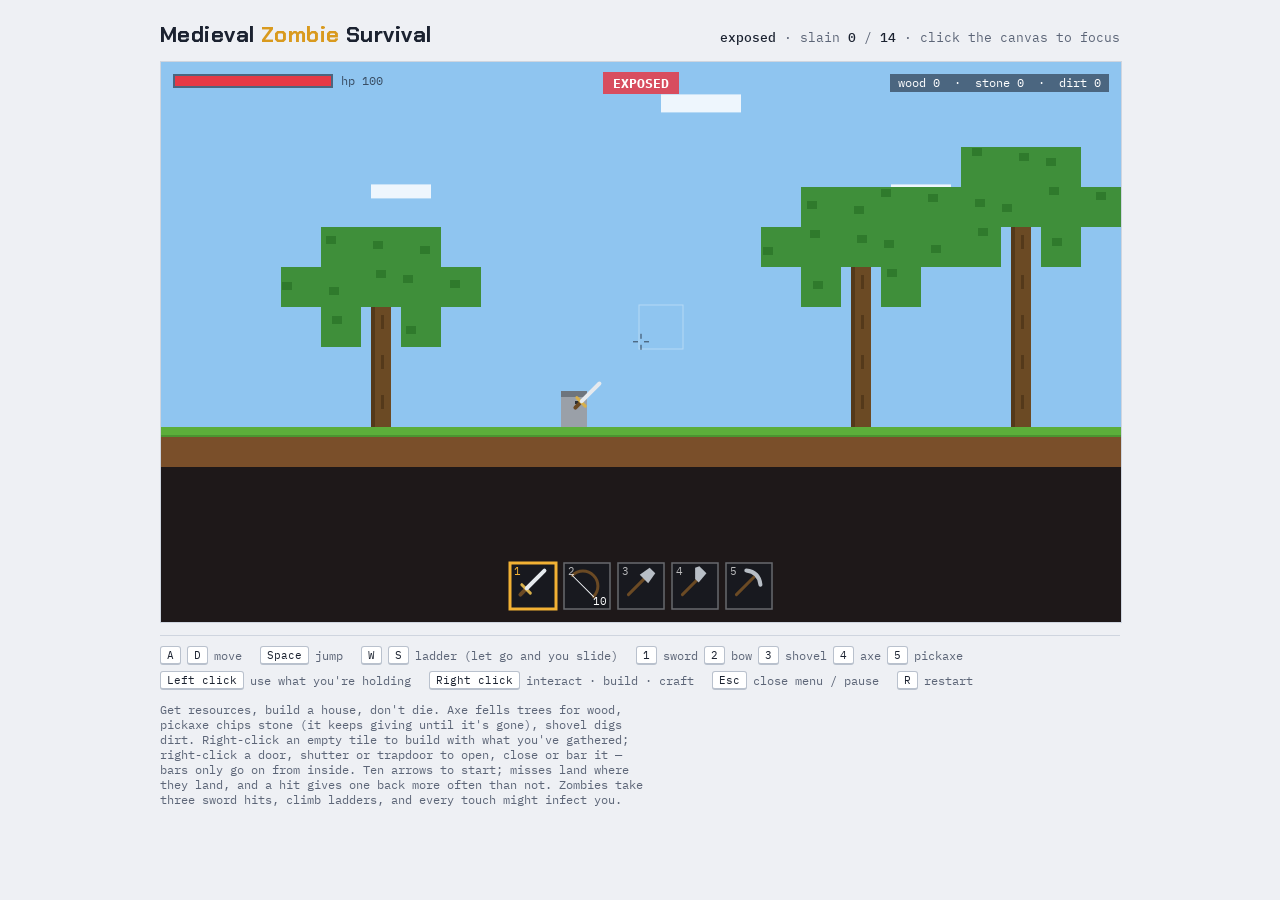
==== index.html @ 3f8ad4d5 "Phase 2: resources, tools, building, drops, finite arrows, deeper world; fix menu close; Esc pauses" ====
<!doctype html>
<html lang="en">
<head>
<meta charset="utf-8">
<meta name="viewport" content="width=device-width, initial-scale=1">
<title>Medieval Zombie Survival</title>
<link rel="stylesheet" href="https://fonts.googleapis.com/css2?family=Chakra+Petch:wght@600;700&family=IBM+Plex+Mono:wght@400;500&display=swap">
<link rel="stylesheet" href="style.css">
</head>
<body>
<div class="wrap">
  <header>
    <h1>Medieval <span>Zombie</span> Survival</h1>
    <div class="status"><b id="vis">exposed</b> · slain <b id="hit">0</b> / <b id="total">0</b> · click the canvas to focus</div>
  </header>
  <div class="stage">
    <canvas id="g" width="960" height="560" tabindex="0"></canvas>
    <div class="menu" id="menu" hidden></div>
  </div>
  <div class="legend">
    <div><kbd>A</kbd><kbd>D</kbd> move</div>
    <div><kbd>Space</kbd> jump</div>
    <div><kbd>W</kbd><kbd>S</kbd> ladder (let go and you slide)</div>
    <div><kbd>1</kbd> sword <kbd>2</kbd> bow <kbd>3</kbd> shovel <kbd>4</kbd> axe <kbd>5</kbd> pickaxe</div>
    <div><kbd>Left click</kbd> use what you're holding</div>
    <div><kbd>Right click</kbd> interact · build · craft</div>
    <div><kbd>Esc</kbd> close menu / pause</div>
    <div><kbd>R</kbd> restart</div>
  </div>
  <p class="note">Get resources, build a house, don't die. Axe fells trees for wood, pickaxe chips stone (it keeps giving until it's gone), shovel digs dirt. Right-click an empty tile to build with what you've gathered; right-click a door, shutter or trapdoor to open, close or bar it — bars only go on from inside. Ten arrows to start; misses land where they land, and a hit gives one back more often than not. Zombies take three sword hits, climb ladders, and every touch might infect you.</p>
</div>
<script type="module" src="src/main.js"></script>
</body>
</html>
---- style.css ----
:root {
  --bg: #eef0f4; --ink: #1b2230; --muted: #5c6577; --rule: #cfd5df; --accent: #d99a1e;
  --key-bg: #ffffff; --key-border: #b9c1cd; --menu-bg: #ffffff; --menu-hover: #eef0f4;
  color-scheme: light dark;
}
@media (prefers-color-scheme: dark) {
  :root {
    --bg: #0f131a; --ink: #e6e9ef; --muted: #8b95a7; --rule: #273040; --accent: #f2b134;
    --key-bg: #1a2029; --key-border: #354052; --menu-bg: #1a2029; --menu-hover: #273040;
  }
}
body { background: var(--bg); color: var(--ink); font-family: "IBM Plex Mono", ui-monospace, Consolas, monospace; margin: 0; padding: 20px 16px 32px; }
.wrap { max-width: 960px; margin: 0 auto; display: flex; flex-direction: column; gap: 12px; }
header { display: flex; align-items: baseline; justify-content: space-between; gap: 16px; flex-wrap: wrap; }
h1 { font-family: "Chakra Petch", "Segoe UI", system-ui, sans-serif; font-weight: 700; font-size: 22px; letter-spacing: 0.02em; margin: 0; }
h1 span { color: var(--accent); }
.status { font-size: 13px; color: var(--muted); font-variant-numeric: tabular-nums; }
.status b { color: var(--ink); font-weight: 500; }
.stage { position: relative; }
canvas { display: block; width: 100%; height: auto; aspect-ratio: 960 / 560; background: #8fc5f0; cursor: crosshair; border: 1px solid var(--rule); outline: none; touch-action: none; }
canvas:focus-visible { border-color: var(--accent); }
[hidden] { display: none !important; }
.menu { position: absolute; z-index: 2; min-width: 170px; background: var(--menu-bg); border: 1px solid var(--key-border); border-radius: 4px; box-shadow: 0 6px 20px rgba(0,0,0,0.25); padding: 4px; display: flex; flex-direction: column; gap: 2px; }
.menu button { font: inherit; font-size: 13px; text-align: left; color: var(--ink); background: transparent; border: 0; border-radius: 3px; padding: 6px 10px; cursor: pointer; }
.menu button:hover, .menu button:focus-visible { background: var(--menu-hover); outline: none; }
.menu button[disabled] { color: var(--muted); cursor: default; }
.menu button[disabled]:hover { background: transparent; }
.menu .primary { color: var(--accent); font-weight: 500; }
.legend { display: flex; flex-wrap: wrap; gap: 6px 18px; font-size: 12px; color: var(--muted); border-top: 1px solid var(--rule); padding-top: 10px; }
.legend div { display: flex; align-items: center; gap: 6px; }
kbd { font: inherit; font-size: 11px; padding: 1px 6px; border-radius: 3px; background: var(--key-bg); border: 1px solid var(--key-border); color: var(--ink); border-bottom-width: 2px; }
.note { font-size: 12px; color: var(--muted); max-width: 70ch; margin: 0; }
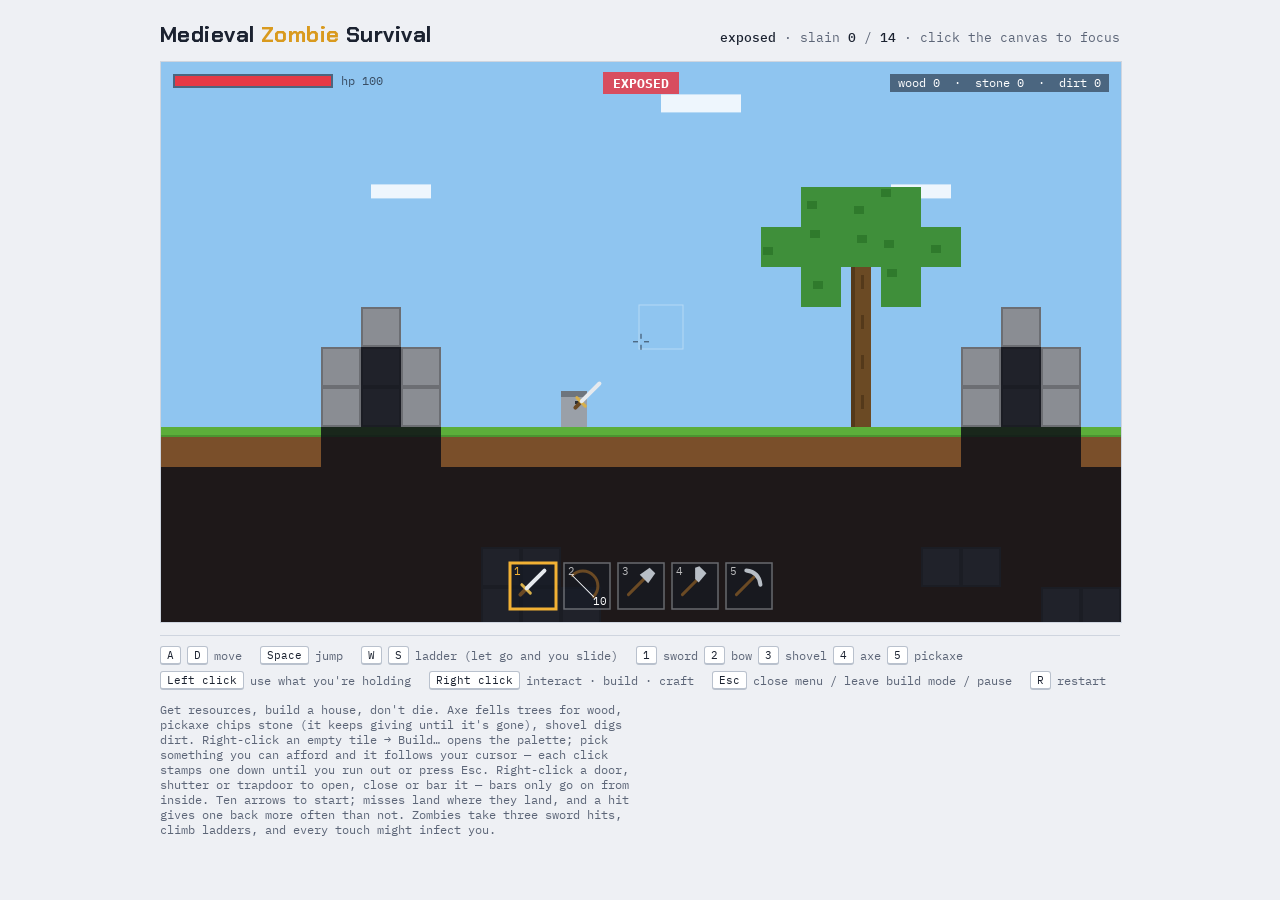
==== commit 60dea840: "Build palette + build mode with ghost preview; fix surface stone spawning; stone veins and caves und" ====
--- a/index.html
+++ b/index.html
@@ -16,6 +16,7 @@
   <div class="stage">
     <canvas id="g" width="960" height="560" tabindex="0"></canvas>
     <div class="menu" id="menu" hidden></div>
+    <div class="build" id="build" hidden></div>
   </div>
   <div class="legend">
     <div><kbd>A</kbd><kbd>D</kbd> move</div>
@@ -24,10 +25,10 @@
     <div><kbd>1</kbd> sword <kbd>2</kbd> bow <kbd>3</kbd> shovel <kbd>4</kbd> axe <kbd>5</kbd> pickaxe</div>
     <div><kbd>Left click</kbd> use what you're holding</div>
     <div><kbd>Right click</kbd> interact · build · craft</div>
-    <div><kbd>Esc</kbd> close menu / pause</div>
+    <div><kbd>Esc</kbd> close menu / leave build mode / pause</div>
     <div><kbd>R</kbd> restart</div>
   </div>
-  <p class="note">Get resources, build a house, don't die. Axe fells trees for wood, pickaxe chips stone (it keeps giving until it's gone), shovel digs dirt. Right-click an empty tile to build with what you've gathered; right-click a door, shutter or trapdoor to open, close or bar it — bars only go on from inside. Ten arrows to start; misses land where they land, and a hit gives one back more often than not. Zombies take three sword hits, climb ladders, and every touch might infect you.</p>
+  <p class="note">Get resources, build a house, don't die. Axe fells trees for wood, pickaxe chips stone (it keeps giving until it's gone), shovel digs dirt. Right-click an empty tile → Build… opens the palette; pick something you can afford and it follows your cursor — each click stamps one down until you run out or press Esc. Right-click a door, shutter or trapdoor to open, close or bar it — bars only go on from inside. Ten arrows to start; misses land where they land, and a hit gives one back more often than not. Zombies take three sword hits, climb ladders, and every touch might infect you.</p>
 </div>
 <script type="module" src="src/main.js"></script>
 </body>
--- a/style.css
+++ b/style.css
@@ -26,6 +26,15 @@
 .menu button[disabled] { color: var(--muted); cursor: default; }
 .menu button[disabled]:hover { background: transparent; }
 .menu .primary { color: var(--accent); font-weight: 500; }
+.build { position: absolute; z-index: 3; width: 420px; max-width: calc(100% - 8px); background: var(--menu-bg); border: 1px solid var(--key-border); border-radius: 4px; box-shadow: 0 6px 20px rgba(0,0,0,0.25); padding: 8px; }
+.build-title { font-family: "Chakra Petch", system-ui, sans-serif; font-weight: 600; font-size: 13px; letter-spacing: 0.04em; text-transform: uppercase; color: var(--muted); margin: 0 0 8px 2px; }
+.build-grid { display: grid; grid-template-columns: repeat(4, 1fr); gap: 6px; }
+.build-cell { font: inherit; display: flex; flex-direction: column; align-items: center; gap: 4px; padding: 8px 4px 6px; background: var(--key-bg); border: 1px solid var(--key-border); border-radius: 4px; color: var(--ink); cursor: pointer; }
+.build-cell:hover:not([disabled]), .build-cell:focus-visible { border-color: var(--accent); outline: none; }
+.build-cell[disabled] { opacity: 0.4; cursor: default; }
+.build-thumb { width: 40px; height: 40px; image-rendering: pixelated; background: #8fc5f0; border-radius: 2px; }
+.build-name { font-size: 12px; }
+.build-have { font-size: 11px; color: var(--muted); font-variant-numeric: tabular-nums; }
 .legend { display: flex; flex-wrap: wrap; gap: 6px 18px; font-size: 12px; color: var(--muted); border-top: 1px solid var(--rule); padding-top: 10px; }
 .legend div { display: flex; align-items: center; gap: 6px; }
 kbd { font: inherit; font-size: 11px; padding: 1px 6px; border-radius: 3px; background: var(--key-bg); border: 1px solid var(--key-border); color: var(--ink); border-bottom-width: 2px; }
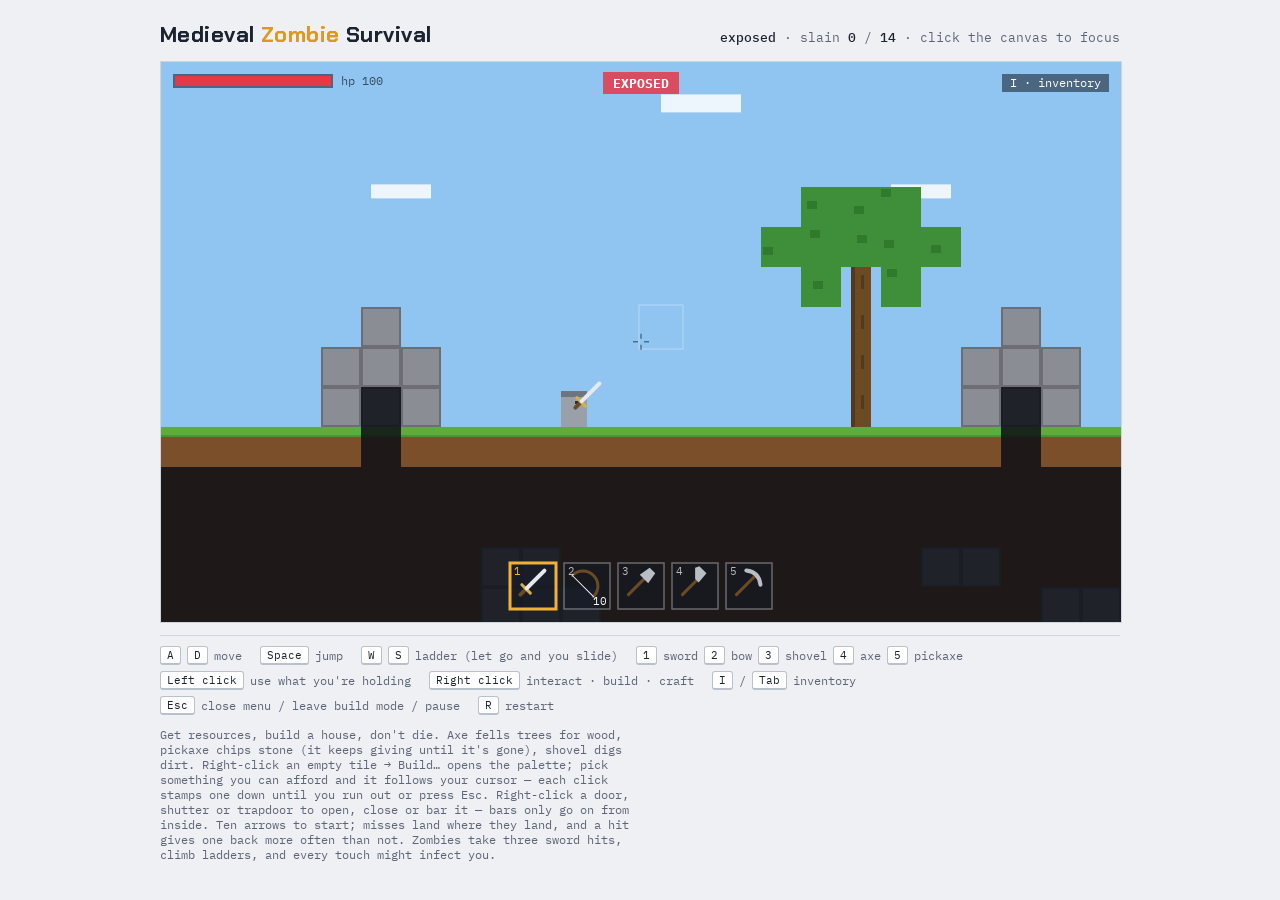
==== commit 11f1f7f7: "Inventory grid with drag-to-swap; Craft palette sharing the Build widget; leaves drop and place; rec" ====
--- a/index.html
+++ b/index.html
@@ -16,7 +16,8 @@
   <div class="stage">
     <canvas id="g" width="960" height="560" tabindex="0"></canvas>
     <div class="menu" id="menu" hidden></div>
-    <div class="build" id="build" hidden></div>
+    <div class="palette" id="palette" hidden></div>
+    <div class="inventory" id="inventory" hidden></div>
   </div>
   <div class="legend">
     <div><kbd>A</kbd><kbd>D</kbd> move</div>
@@ -25,6 +26,7 @@
     <div><kbd>1</kbd> sword <kbd>2</kbd> bow <kbd>3</kbd> shovel <kbd>4</kbd> axe <kbd>5</kbd> pickaxe</div>
     <div><kbd>Left click</kbd> use what you're holding</div>
     <div><kbd>Right click</kbd> interact · build · craft</div>
+    <div><kbd>I</kbd>/<kbd>Tab</kbd> inventory</div>
     <div><kbd>Esc</kbd> close menu / leave build mode / pause</div>
     <div><kbd>R</kbd> restart</div>
   </div>
--- a/style.css
+++ b/style.css
@@ -26,15 +26,24 @@
 .menu button[disabled] { color: var(--muted); cursor: default; }
 .menu button[disabled]:hover { background: transparent; }
 .menu .primary { color: var(--accent); font-weight: 500; }
-.build { position: absolute; z-index: 3; width: 420px; max-width: calc(100% - 8px); background: var(--menu-bg); border: 1px solid var(--key-border); border-radius: 4px; box-shadow: 0 6px 20px rgba(0,0,0,0.25); padding: 8px; }
-.build-title { font-family: "Chakra Petch", system-ui, sans-serif; font-weight: 600; font-size: 13px; letter-spacing: 0.04em; text-transform: uppercase; color: var(--muted); margin: 0 0 8px 2px; }
-.build-grid { display: grid; grid-template-columns: repeat(4, 1fr); gap: 6px; }
-.build-cell { font: inherit; display: flex; flex-direction: column; align-items: center; gap: 4px; padding: 8px 4px 6px; background: var(--key-bg); border: 1px solid var(--key-border); border-radius: 4px; color: var(--ink); cursor: pointer; }
-.build-cell:hover:not([disabled]), .build-cell:focus-visible { border-color: var(--accent); outline: none; }
-.build-cell[disabled] { opacity: 0.4; cursor: default; }
-.build-thumb { width: 40px; height: 40px; image-rendering: pixelated; background: #8fc5f0; border-radius: 2px; }
-.build-name { font-size: 12px; }
-.build-have { font-size: 11px; color: var(--muted); font-variant-numeric: tabular-nums; }
+.palette, .inventory { position: absolute; z-index: 3; background: var(--menu-bg); border: 1px solid var(--key-border); border-radius: 4px; box-shadow: 0 6px 20px rgba(0,0,0,0.25); padding: 8px; }
+.palette { width: 420px; max-width: calc(100% - 8px); }
+.pal-title { font-family: "Chakra Petch", system-ui, sans-serif; font-weight: 600; font-size: 13px; letter-spacing: 0.04em; text-transform: uppercase; color: var(--muted); margin: 0 0 8px 2px; }
+.pal-grid { display: grid; grid-template-columns: repeat(4, 1fr); gap: 6px; }
+.pal-cell { font: inherit; display: flex; flex-direction: column; align-items: center; gap: 4px; padding: 8px 4px 6px; background: var(--key-bg); border: 1px solid var(--key-border); border-radius: 4px; color: var(--ink); cursor: pointer; }
+.pal-cell:hover:not([disabled]), .pal-cell:focus-visible { border-color: var(--accent); outline: none; }
+.pal-cell[disabled] { opacity: 0.4; cursor: default; }
+.pal-thumb { width: 40px; height: 40px; image-rendering: pixelated; background: #8fc5f0; border-radius: 2px; }
+.pal-name { font-size: 12px; }
+.pal-have { font-size: 11px; color: var(--muted); font-variant-numeric: tabular-nums; }
+.inventory { left: 50%; top: 50%; transform: translate(-50%, -50%); }
+.inv-grid { display: grid; grid-template-columns: repeat(var(--inv-cols, 5), 56px); gap: 6px; }
+.inv-slot { position: relative; width: 56px; height: 56px; background: var(--key-bg); border: 1px solid var(--key-border); border-radius: 4px; display: flex; align-items: center; justify-content: center; user-select: none; }
+.inv-slot:has(.inv-icon) { cursor: grab; }
+.inv-icon { width: 40px; height: 40px; image-rendering: pixelated; pointer-events: none; }
+.inv-count { position: absolute; right: 4px; bottom: 2px; font-size: 11px; font-weight: 500; color: var(--ink); text-shadow: 0 0 3px var(--key-bg), 0 0 3px var(--key-bg); pointer-events: none; font-variant-numeric: tabular-nums; }
+.inv-foot { font-size: 11px; color: var(--muted); margin: 8px 2px 0; }
+.inv-ghost { position: fixed; z-index: 10; width: 40px; height: 40px; image-rendering: pixelated; pointer-events: none; opacity: 0.85; filter: drop-shadow(0 4px 6px rgba(0,0,0,0.4)); }
 .legend { display: flex; flex-wrap: wrap; gap: 6px 18px; font-size: 12px; color: var(--muted); border-top: 1px solid var(--rule); padding-top: 10px; }
 .legend div { display: flex; align-items: center; gap: 6px; }
 kbd { font: inherit; font-size: 11px; padding: 1px 6px; border-radius: 3px; background: var(--key-bg); border: 1px solid var(--key-border); color: var(--ink); border-bottom-width: 2px; }
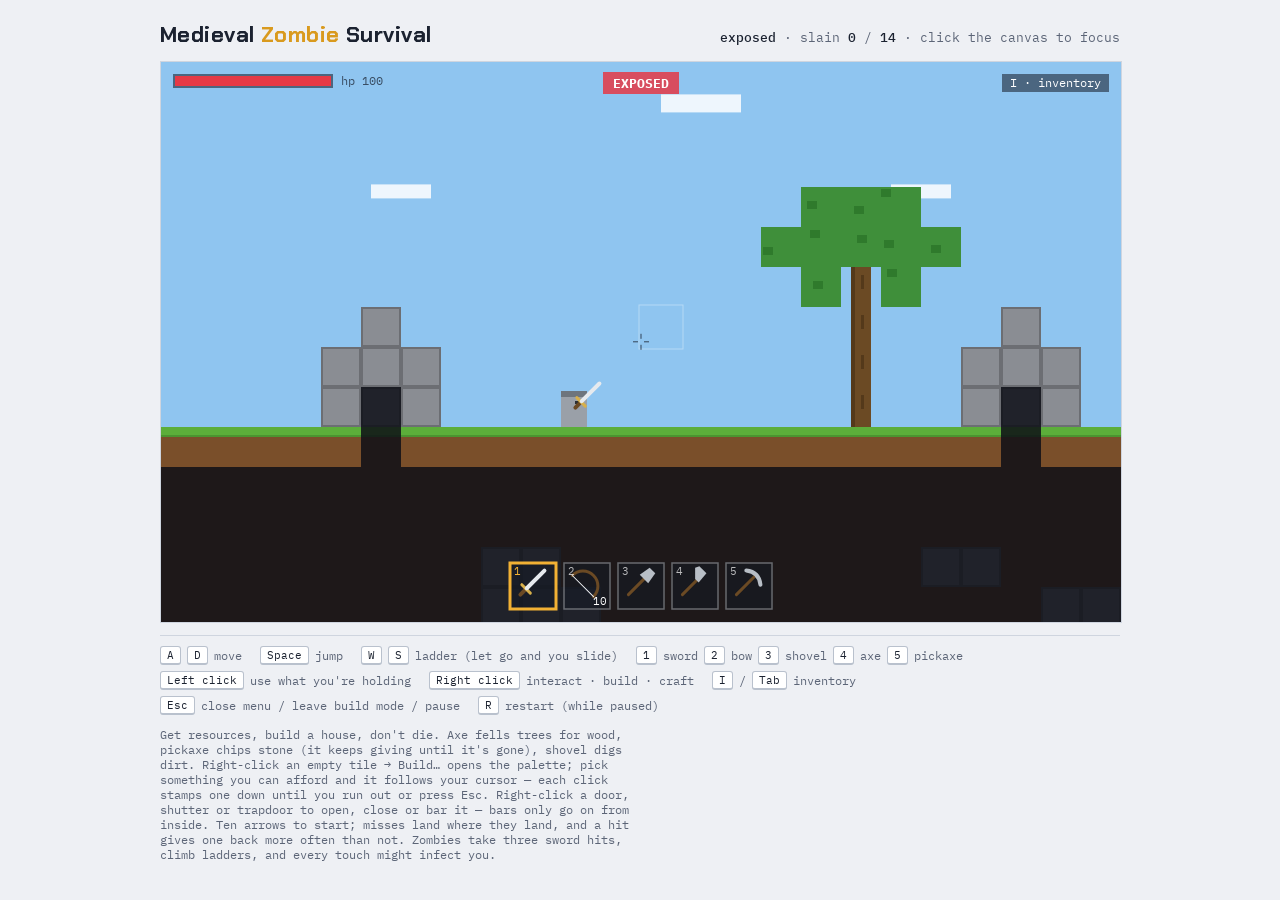
==== commit 85cdc5ce: "R restarts only from the pause menu or death screen" ====
--- a/index.html
+++ b/index.html
@@ -28,7 +28,7 @@
     <div><kbd>Right click</kbd> interact · build · craft</div>
     <div><kbd>I</kbd>/<kbd>Tab</kbd> inventory</div>
     <div><kbd>Esc</kbd> close menu / leave build mode / pause</div>
-    <div><kbd>R</kbd> restart</div>
+    <div><kbd>R</kbd> restart (while paused)</div>
   </div>
   <p class="note">Get resources, build a house, don't die. Axe fells trees for wood, pickaxe chips stone (it keeps giving until it's gone), shovel digs dirt. Right-click an empty tile → Build… opens the palette; pick something you can afford and it follows your cursor — each click stamps one down until you run out or press Esc. Right-click a door, shutter or trapdoor to open, close or bar it — bars only go on from inside. Ten arrows to start; misses land where they land, and a hit gives one back more often than not. Zombies take three sword hits, climb ladders, and every touch might infect you.</p>
 </div>
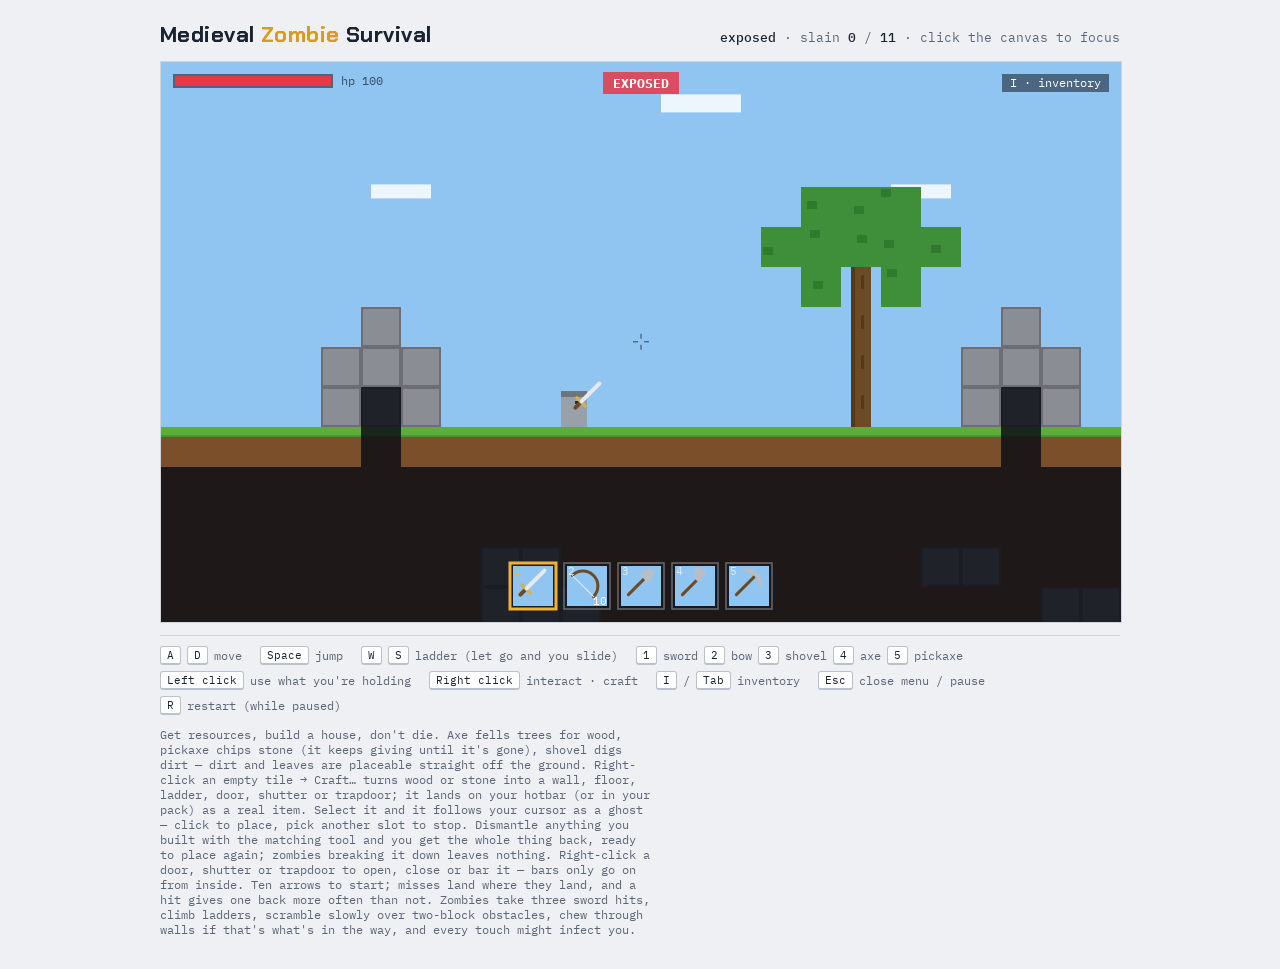
==== commit 5c160134: "Phase 2b: everything is an item — hotbar is inventory slots 0-4, placement is holding a placeable it" ====
--- a/index.html
+++ b/index.html
@@ -25,12 +25,12 @@
     <div><kbd>W</kbd><kbd>S</kbd> ladder (let go and you slide)</div>
     <div><kbd>1</kbd> sword <kbd>2</kbd> bow <kbd>3</kbd> shovel <kbd>4</kbd> axe <kbd>5</kbd> pickaxe</div>
     <div><kbd>Left click</kbd> use what you're holding</div>
-    <div><kbd>Right click</kbd> interact · build · craft</div>
+    <div><kbd>Right click</kbd> interact · craft</div>
     <div><kbd>I</kbd>/<kbd>Tab</kbd> inventory</div>
-    <div><kbd>Esc</kbd> close menu / leave build mode / pause</div>
+    <div><kbd>Esc</kbd> close menu / pause</div>
     <div><kbd>R</kbd> restart (while paused)</div>
   </div>
-  <p class="note">Get resources, build a house, don't die. Axe fells trees for wood, pickaxe chips stone (it keeps giving until it's gone), shovel digs dirt. Right-click an empty tile → Build… opens the palette; pick something you can afford and it follows your cursor — each click stamps one down until you run out or press Esc. Right-click a door, shutter or trapdoor to open, close or bar it — bars only go on from inside. Ten arrows to start; misses land where they land, and a hit gives one back more often than not. Zombies take three sword hits, climb ladders, and every touch might infect you.</p>
+  <p class="note">Get resources, build a house, don't die. Axe fells trees for wood, pickaxe chips stone (it keeps giving until it's gone), shovel digs dirt — dirt and leaves are placeable straight off the ground. Right-click an empty tile → Craft… turns wood or stone into a wall, floor, ladder, door, shutter or trapdoor; it lands on your hotbar (or in your pack) as a real item. Select it and it follows your cursor as a ghost — click to place, pick another slot to stop. Dismantle anything you built with the matching tool and you get the whole thing back, ready to place again; zombies breaking it down leaves nothing. Right-click a door, shutter or trapdoor to open, close or bar it — bars only go on from inside. Ten arrows to start; misses land where they land, and a hit gives one back more often than not. Zombies take three sword hits, climb ladders, scramble slowly over two-block obstacles, chew through walls if that's what's in the way, and every touch might infect you.</p>
 </div>
 <script type="module" src="src/main.js"></script>
 </body>
--- a/style.css
+++ b/style.css
@@ -39,6 +39,7 @@
 .inventory { left: 50%; top: 50%; transform: translate(-50%, -50%); }
 .inv-grid { display: grid; grid-template-columns: repeat(var(--inv-cols, 5), 56px); gap: 6px; }
 .inv-slot { position: relative; width: 56px; height: 56px; background: var(--key-bg); border: 1px solid var(--key-border); border-radius: 4px; display: flex; align-items: center; justify-content: center; user-select: none; }
+.inv-slot--hotbar { border-color: var(--accent); box-shadow: inset 0 0 0 1px var(--accent); margin-bottom: 4px; }
 .inv-slot:has(.inv-icon) { cursor: grab; }
 .inv-icon { width: 40px; height: 40px; image-rendering: pixelated; pointer-events: none; }
 .inv-count { position: absolute; right: 4px; bottom: 2px; font-size: 11px; font-weight: 500; color: var(--ink); text-shadow: 0 0 3px var(--key-bg), 0 0 3px var(--key-bg); pointer-events: none; font-variant-numeric: tabular-nums; }
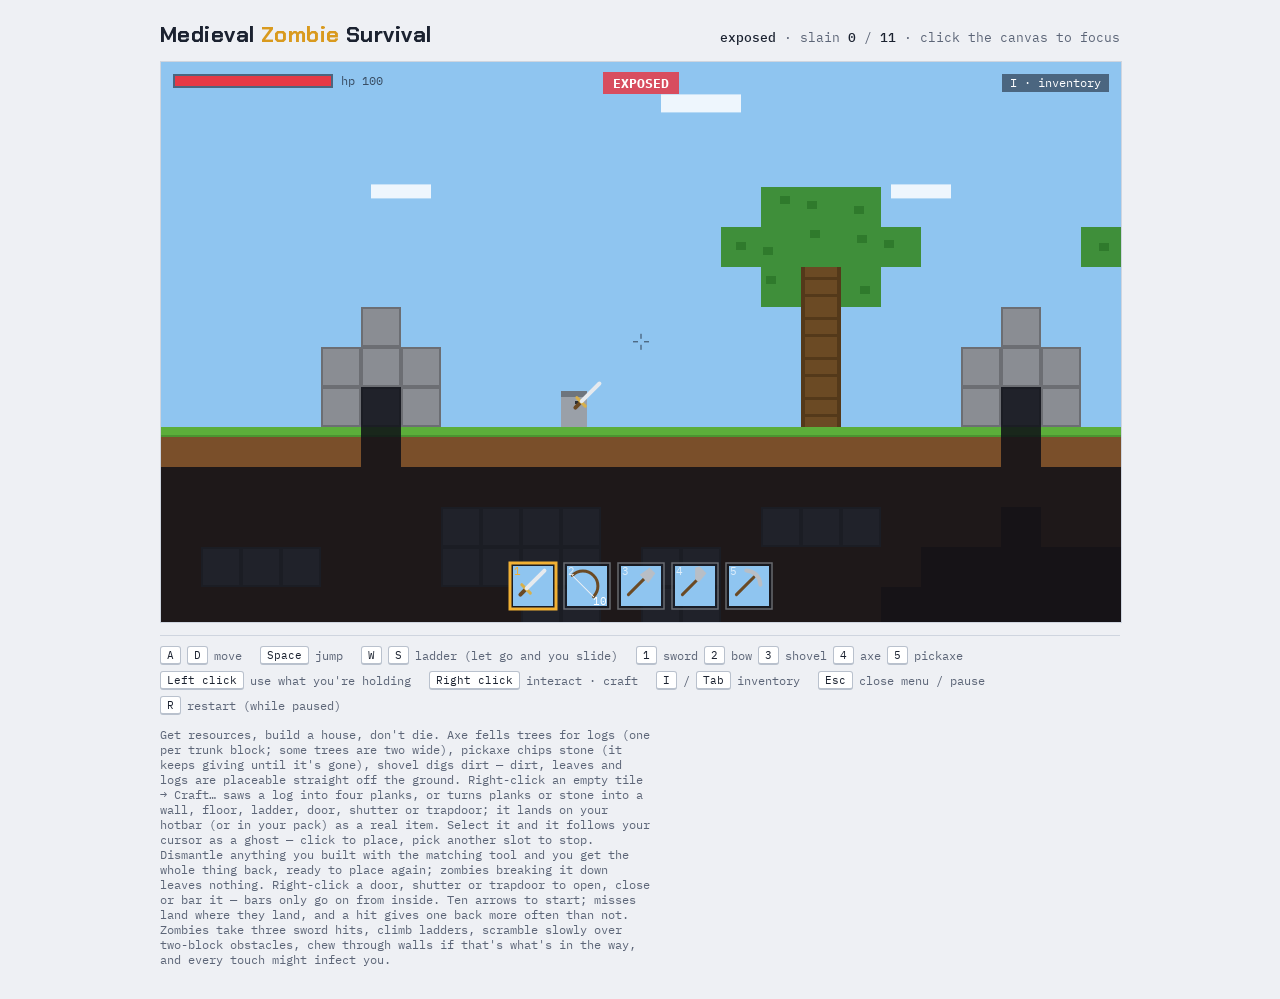
==== commit a33114d6: "Phase 2b-trees: logs and planks replace wood — full-width bark tile, placed log blocks are real wall" ====
--- a/index.html
+++ b/index.html
@@ -30,7 +30,7 @@
     <div><kbd>Esc</kbd> close menu / pause</div>
     <div><kbd>R</kbd> restart (while paused)</div>
   </div>
-  <p class="note">Get resources, build a house, don't die. Axe fells trees for wood, pickaxe chips stone (it keeps giving until it's gone), shovel digs dirt — dirt and leaves are placeable straight off the ground. Right-click an empty tile → Craft… turns wood or stone into a wall, floor, ladder, door, shutter or trapdoor; it lands on your hotbar (or in your pack) as a real item. Select it and it follows your cursor as a ghost — click to place, pick another slot to stop. Dismantle anything you built with the matching tool and you get the whole thing back, ready to place again; zombies breaking it down leaves nothing. Right-click a door, shutter or trapdoor to open, close or bar it — bars only go on from inside. Ten arrows to start; misses land where they land, and a hit gives one back more often than not. Zombies take three sword hits, climb ladders, scramble slowly over two-block obstacles, chew through walls if that's what's in the way, and every touch might infect you.</p>
+  <p class="note">Get resources, build a house, don't die. Axe fells trees for logs (one per trunk block; some trees are two wide), pickaxe chips stone (it keeps giving until it's gone), shovel digs dirt — dirt, leaves and logs are placeable straight off the ground. Right-click an empty tile → Craft… saws a log into four planks, or turns planks or stone into a wall, floor, ladder, door, shutter or trapdoor; it lands on your hotbar (or in your pack) as a real item. Select it and it follows your cursor as a ghost — click to place, pick another slot to stop. Dismantle anything you built with the matching tool and you get the whole thing back, ready to place again; zombies breaking it down leaves nothing. Right-click a door, shutter or trapdoor to open, close or bar it — bars only go on from inside. Ten arrows to start; misses land where they land, and a hit gives one back more often than not. Zombies take three sword hits, climb ladders, scramble slowly over two-block obstacles, chew through walls if that's what's in the way, and every touch might infect you.</p>
 </div>
 <script type="module" src="src/main.js"></script>
 </body>
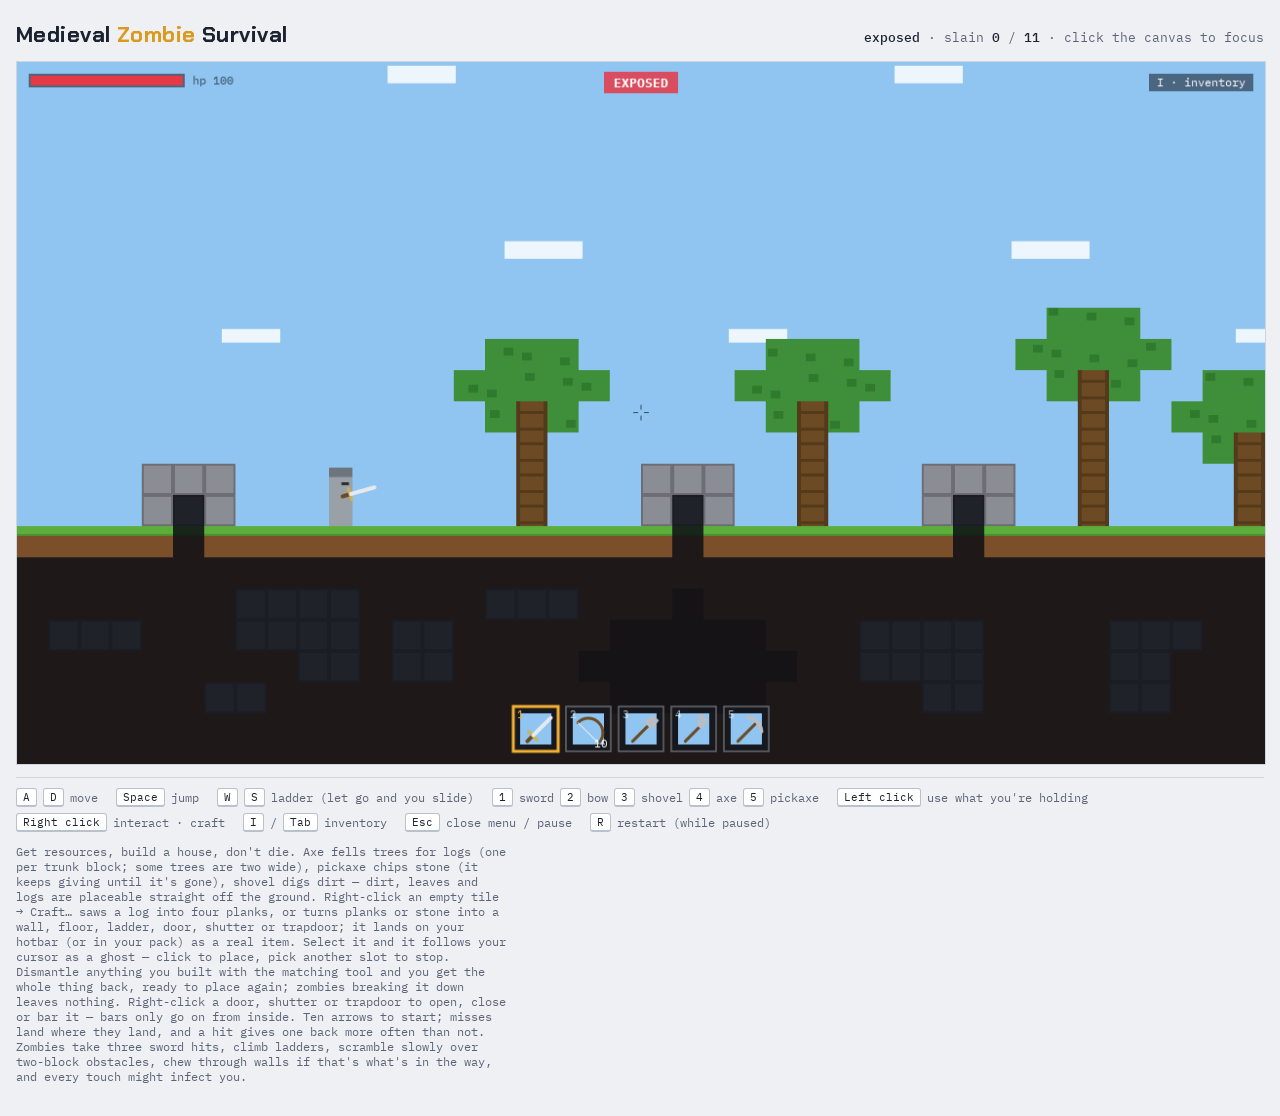
==== commit d8f26a70: "Two-tall bodies: tile scale, viewport, and 2-tall doors (Phase 3) Reverses the one-tall ruling (DESI" ====
--- a/index.html
+++ b/index.html
@@ -14,7 +14,7 @@
     <div class="status"><b id="vis">exposed</b> · slain <b id="hit">0</b> / <b id="total">0</b> · click the canvas to focus</div>
   </header>
   <div class="stage">
-    <canvas id="g" width="960" height="560" tabindex="0"></canvas>
+    <canvas id="g" width="1280" height="720" tabindex="0"></canvas>
     <div class="menu" id="menu" hidden></div>
     <div class="palette" id="palette" hidden></div>
     <div class="inventory" id="inventory" hidden></div>
--- a/style.css
+++ b/style.css
@@ -10,14 +10,14 @@
   }
 }
 body { background: var(--bg); color: var(--ink); font-family: "IBM Plex Mono", ui-monospace, Consolas, monospace; margin: 0; padding: 20px 16px 32px; }
-.wrap { max-width: 960px; margin: 0 auto; display: flex; flex-direction: column; gap: 12px; }
+.wrap { max-width: 1280px; margin: 0 auto; display: flex; flex-direction: column; gap: 12px; }
 header { display: flex; align-items: baseline; justify-content: space-between; gap: 16px; flex-wrap: wrap; }
 h1 { font-family: "Chakra Petch", "Segoe UI", system-ui, sans-serif; font-weight: 700; font-size: 22px; letter-spacing: 0.02em; margin: 0; }
 h1 span { color: var(--accent); }
 .status { font-size: 13px; color: var(--muted); font-variant-numeric: tabular-nums; }
 .status b { color: var(--ink); font-weight: 500; }
 .stage { position: relative; }
-canvas { display: block; width: 100%; height: auto; aspect-ratio: 960 / 560; background: #8fc5f0; cursor: crosshair; border: 1px solid var(--rule); outline: none; touch-action: none; }
+canvas { display: block; width: 100%; height: auto; aspect-ratio: 1280 / 720; background: #8fc5f0; cursor: crosshair; border: 1px solid var(--rule); outline: none; touch-action: none; }
 canvas:focus-visible { border-color: var(--accent); }
 [hidden] { display: none !important; }
 .menu { position: absolute; z-index: 2; min-width: 170px; background: var(--menu-bg); border: 1px solid var(--key-border); border-radius: 4px; box-shadow: 0 6px 20px rgba(0,0,0,0.25); padding: 4px; display: flex; flex-direction: column; gap: 2px; }
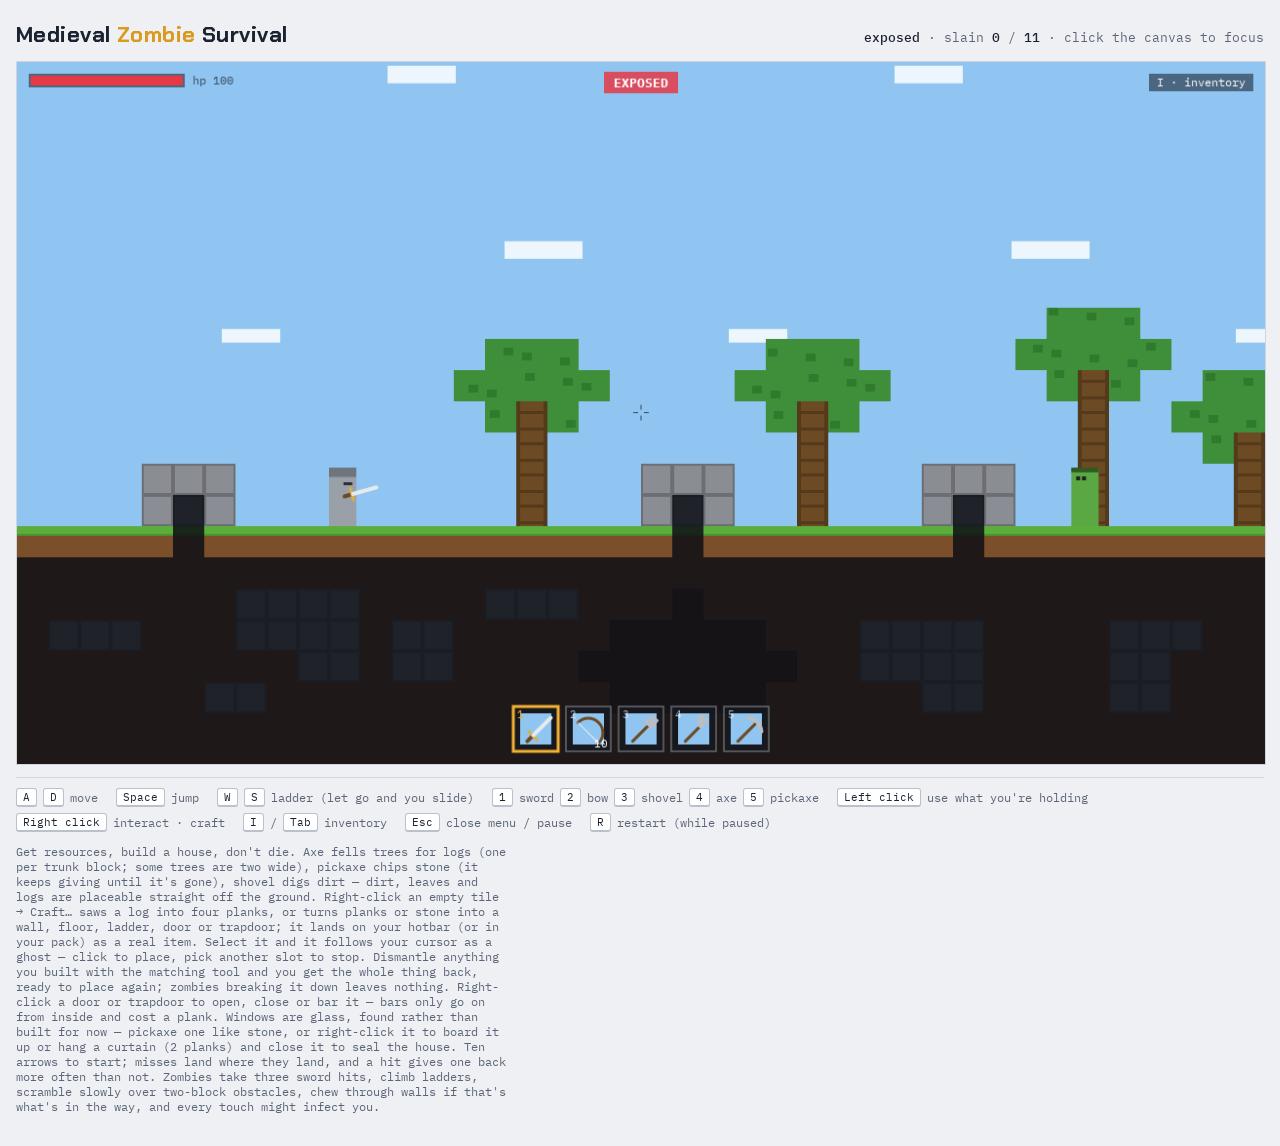
==== commit 5f0f7121: "Phase 3b: shutters out, glass windows with curtains and boards in Deletes the shutter entirely (tile" ====
--- a/index.html
+++ b/index.html
@@ -30,7 +30,7 @@
     <div><kbd>Esc</kbd> close menu / pause</div>
     <div><kbd>R</kbd> restart (while paused)</div>
   </div>
-  <p class="note">Get resources, build a house, don't die. Axe fells trees for logs (one per trunk block; some trees are two wide), pickaxe chips stone (it keeps giving until it's gone), shovel digs dirt — dirt, leaves and logs are placeable straight off the ground. Right-click an empty tile → Craft… saws a log into four planks, or turns planks or stone into a wall, floor, ladder, door, shutter or trapdoor; it lands on your hotbar (or in your pack) as a real item. Select it and it follows your cursor as a ghost — click to place, pick another slot to stop. Dismantle anything you built with the matching tool and you get the whole thing back, ready to place again; zombies breaking it down leaves nothing. Right-click a door, shutter or trapdoor to open, close or bar it — bars only go on from inside. Ten arrows to start; misses land where they land, and a hit gives one back more often than not. Zombies take three sword hits, climb ladders, scramble slowly over two-block obstacles, chew through walls if that's what's in the way, and every touch might infect you.</p>
+  <p class="note">Get resources, build a house, don't die. Axe fells trees for logs (one per trunk block; some trees are two wide), pickaxe chips stone (it keeps giving until it's gone), shovel digs dirt — dirt, leaves and logs are placeable straight off the ground. Right-click an empty tile → Craft… saws a log into four planks, or turns planks or stone into a wall, floor, ladder, door or trapdoor; it lands on your hotbar (or in your pack) as a real item. Select it and it follows your cursor as a ghost — click to place, pick another slot to stop. Dismantle anything you built with the matching tool and you get the whole thing back, ready to place again; zombies breaking it down leaves nothing. Right-click a door or trapdoor to open, close or bar it — bars only go on from inside and cost a plank. Windows are glass, found rather than built for now — pickaxe one like stone, or right-click it to board it up or hang a curtain (2 planks) and close it to seal the house. Ten arrows to start; misses land where they land, and a hit gives one back more often than not. Zombies take three sword hits, climb ladders, scramble slowly over two-block obstacles, chew through walls if that's what's in the way, and every touch might infect you.</p>
 </div>
 <script type="module" src="src/main.js"></script>
 </body>
